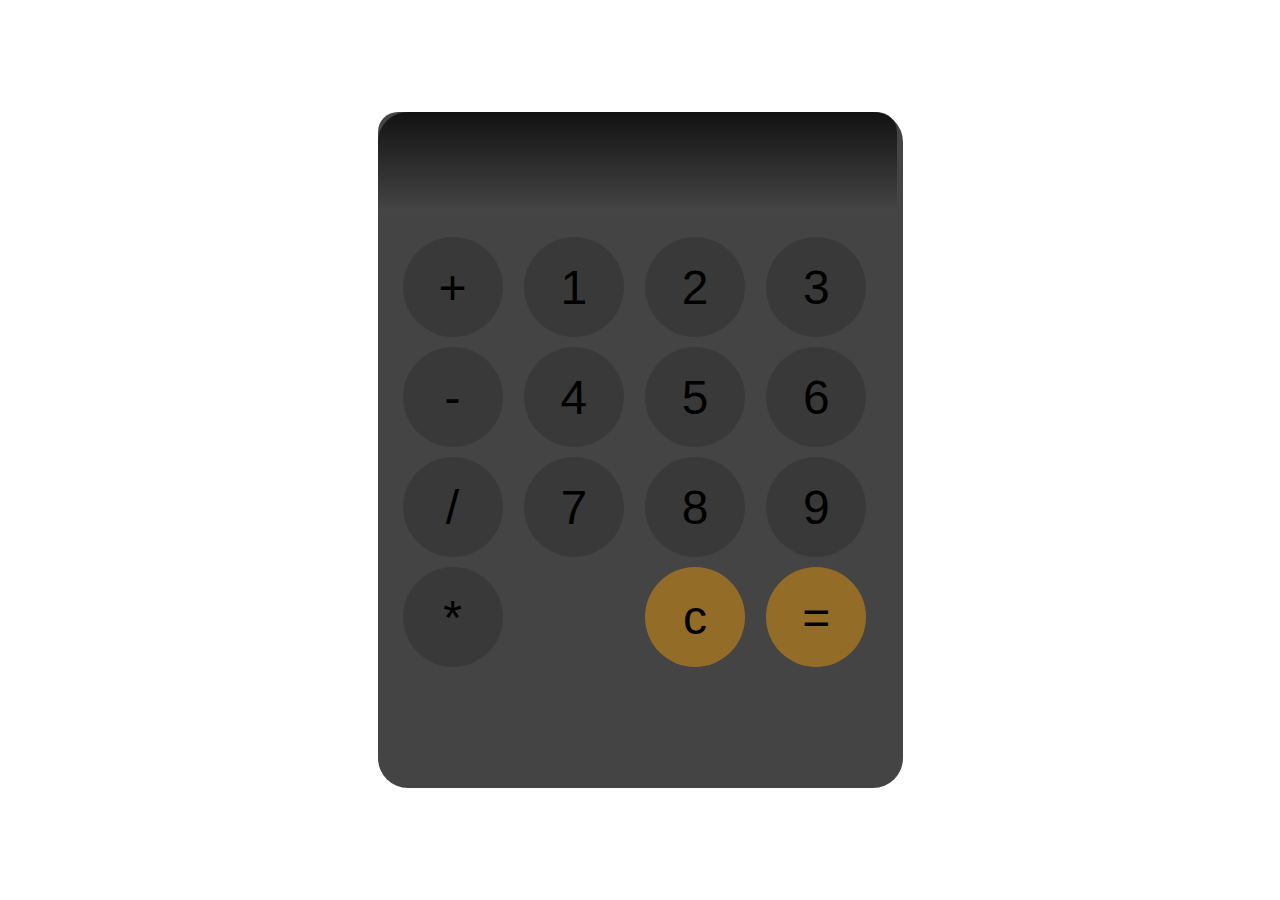
==== index.html @ 852bba12 "first commit" ====
<!DOCTYPE html>
<html lang="hu">
<head>
    <meta charset="UTF-8">
    <meta name="viewport" content="width=device-width, initial-scale=1.0">
    <title>Számológép</title>
    <link rel="stylesheet" href="style.css">
    <script src="main.js"></script>
</head>
<body>
    <div id="calculator">
        <div id="display"></div>
        
        <div id="keys">
            <button onclick="apendToDisplay('+')">+</button>
            <button onclick="apendToDisplay('1')">1</button>
            <button onclick="apendToDisplay('2')">2</button>
            <button onclick="apendToDisplay('3')">3</button>
            <button onclick="apendToDisplay('-')">-</button>
            <button onclick="apendToDisplay('4')">4</button>
            <button onclick="apendToDisplay('5')">5</button>
            <button onclick="apendToDisplay('6')">6</button>
            <button onclick="apendToDisplay('/')">/</button>
            <button onclick="apendToDisplay('7')">7</button>
            <button onclick="apendToDisplay('8')">8</button>
            <button onclick="apendToDisplay('9')">9</button>
            <button onclick="apendToDisplay('*')">*</button>
            <p class="space"></p>
            <button onclick="torol()" class="btn operator">c</button>
            <button onclick="resoult()" class="btn operator">=</button>
        </div>
    </div>
</body>
</html>
---- style.css ----
:root{
    --size: 100px;
    --border-radius: 100px;
    --font-size: 3rem;
    --calculator-bg-color: rgba(0, 0, 0, 0.733);
    --calculator-width: 525px;

    --btn-color-hover: rgba(0, 0, 0, 0.335);
    --btn-color: rgba(0, 0, 0, 0.15);
    --btn-color-action: rgba(0, 0, 0, 0.466);

    --operator-color: hsla(39, 100%, 50%, 0.422);
    --operator-color-hover: hsla(39, 100%, 50%, 0.607);
    --operator-color-action: hsla(39, 100%, 50%, 0.307);
}

button{
    width: var(--size);
    height: var(--size);
    border-radius: var(--border-radius);
    font-size: var(--font-size);
    border: none;
    background-color: var(--btn-color);
    &:hover{
        background-color: var(--btn-color-hover);
    }
    &:active{
        background-color: var(--btn-color-action);
    }
}

.operator{
    background-color: var(--operator-color);
    &:hover{
        background-color: var(--operator-color-hover);
    }
    &:active{
        background-color: var(--operator-color-action);
    }
}

.space{
    width: var(--size);
    height: var(--size);
    border-radius: var(--border-radius);
    font-size: var(--font-size);
    border: none;
}

#keys{
    display: grid;
    grid-template-columns: repeat(4, 1fr);
    gap: 10px;
    padding: 25px;
}


#calculator{
    width: var(--calculator-width);
    background-color: var(--calculator-bg-color);
    border-radius: 30px;
    justify-content: center;
    align-items: center;
    text-align: center;
    
}


#display{
    width: 99%;
    height: 100px;
    color: white;
    font-size: 2rem;
    border-top-left-radius: 20px;
    border-top-right-radius: 20px;
    background: rgb(0,0,0);
    background: linear-gradient(180deg, rgba(0,0,0,0.733) 0%, rgb(69, 69, 69) 100%);
    border: none;
    cursor: not-allowed; 

}
#display:focus{
    border: none;
    outline: none;
    outline-width: 0;
}

body{
    margin: 0;
    display: flex;
    text-align: center;
    justify-content: center;
    align-items: center;
    height: 100vh;
}
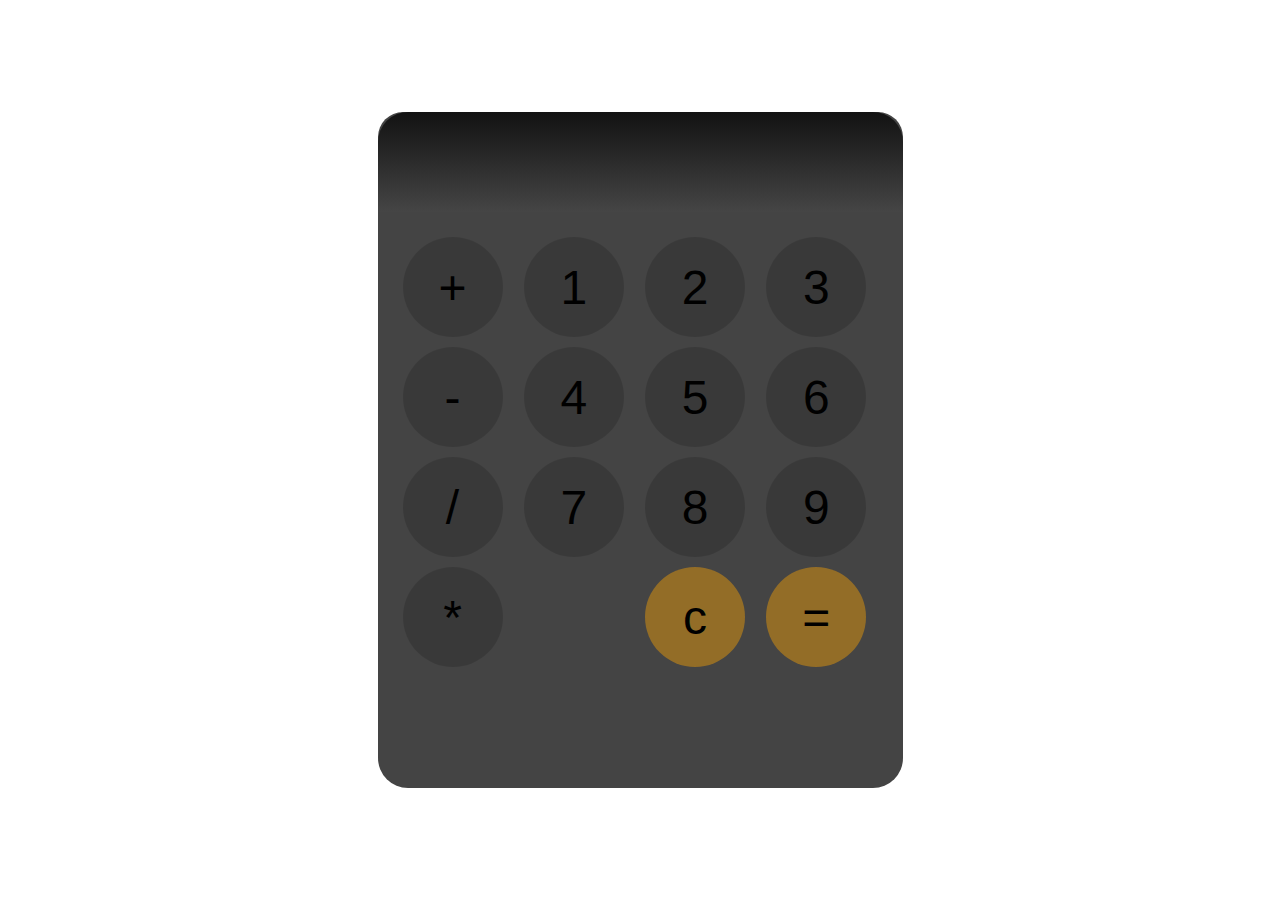
==== commit e2756720: "test" ====
--- a/index.html
+++ b/index.html
@@ -7,7 +7,8 @@
     <link rel="stylesheet" href="style.css">
     <script src="main.js"></script>
 </head>
-<body>
+<body id="bd">
+    <script src="main.js"></script>
     <div id="calculator">
         <div id="display"></div>
         
--- a/style.css
+++ b/style.css
@@ -62,21 +62,24 @@
     justify-content: center;
     align-items: center;
     text-align: center;
+    font-family: Arial, Helvetica, sans-serif;
     
 }
 
 
 #display{
-    width: 99%;
+    width: 100%;
     height: 100px;
     color: white;
-    font-size: 2rem;
-    border-top-left-radius: 20px;
-    border-top-right-radius: 20px;
+    font-size: 3rem;
+    justify-content: center;
+    align-items: center;
+    text-align: center;
+    border-top-left-radius: 25px;
+    border-top-right-radius: 25px;
     background: rgb(0,0,0);
     background: linear-gradient(180deg, rgba(0,0,0,0.733) 0%, rgb(69, 69, 69) 100%);
     border: none;
-    cursor: not-allowed; 
 
 }
 #display:focus{
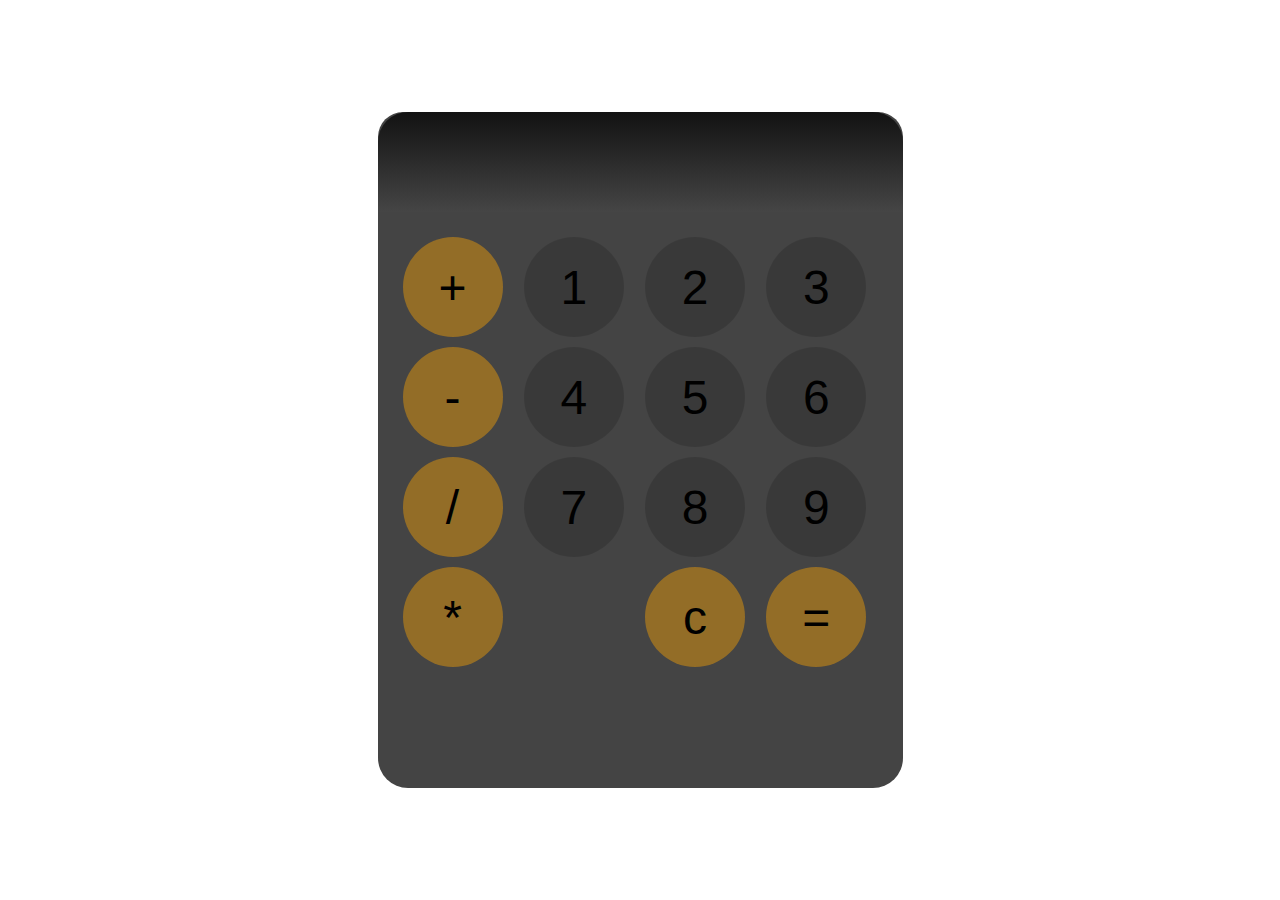
==== commit 2da1c95c: "operator" ====
--- a/index.html
+++ b/index.html
@@ -13,22 +13,22 @@
         <div id="display"></div>
         
         <div id="keys">
-            <button onclick="apendToDisplay('+')">+</button>
+            <button onclick="apendToDisplay('+')" class="operator">+</button>
             <button onclick="apendToDisplay('1')">1</button>
             <button onclick="apendToDisplay('2')">2</button>
             <button onclick="apendToDisplay('3')">3</button>
-            <button onclick="apendToDisplay('-')">-</button>
+            <button onclick="apendToDisplay('-')" class="operator">-</button>
             <button onclick="apendToDisplay('4')">4</button>
             <button onclick="apendToDisplay('5')">5</button>
             <button onclick="apendToDisplay('6')">6</button>
-            <button onclick="apendToDisplay('/')">/</button>
+            <button onclick="apendToDisplay('/')" class="operator">/</button>
             <button onclick="apendToDisplay('7')">7</button>
             <button onclick="apendToDisplay('8')">8</button>
             <button onclick="apendToDisplay('9')">9</button>
-            <button onclick="apendToDisplay('*')">*</button>
+            <button onclick="apendToDisplay('*')" class="operator">*</button>
             <p class="space"></p>
-            <button onclick="torol()" class="btn operator">c</button>
-            <button onclick="resoult()" class="btn operator">=</button>
+            <button onclick="torol()" class="operator">c</button>
+            <button onclick="resoult()" class="operator">=</button>
         </div>
     </div>
 </body>
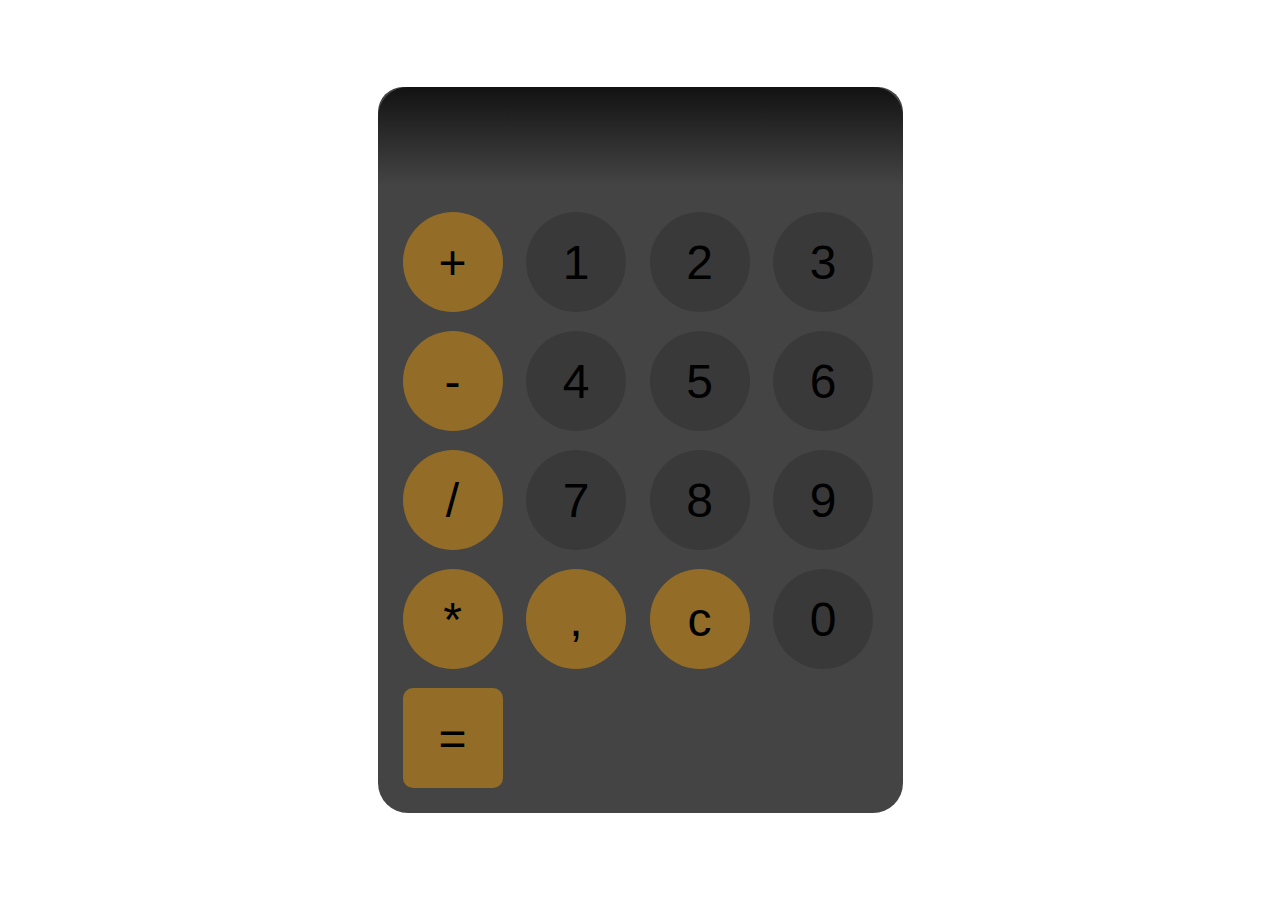
==== commit ea364187: "k" ====
--- a/index.html
+++ b/index.html
@@ -26,9 +26,13 @@
             <button onclick="apendToDisplay('8')">8</button>
             <button onclick="apendToDisplay('9')">9</button>
             <button onclick="apendToDisplay('*')" class="operator">*</button>
-            <p class="space"></p>
+
+            <button onclick="apendToDisplay('.')" class="operator">,</button>
             <button onclick="torol()" class="operator">c</button>
-            <button onclick="resoult()" class="operator">=</button>
+            <button onclick="apendToDisplay('0')">0</button>
+
+            <button onclick="resoult()" class="operator res">=</button>
+
         </div>
     </div>
 </body>
--- a/style.css
+++ b/style.css
@@ -41,7 +41,7 @@
 
 .space{
     width: var(--size);
-    height: var(--size);
+
     border-radius: var(--border-radius);
     font-size: var(--font-size);
     border: none;
@@ -50,10 +50,13 @@
 #keys{
     display: grid;
     grid-template-columns: repeat(4, 1fr);
-    gap: 10px;
+    gap: 19px;
     padding: 25px;
 }
 
+.res{
+    border-radius: 10px;
+}
 
 #calculator{
     width: var(--calculator-width);
@@ -63,6 +66,7 @@
     align-items: center;
     text-align: center;
     font-family: Arial, Helvetica, sans-serif;
+    padding: 0;
     
 }
 
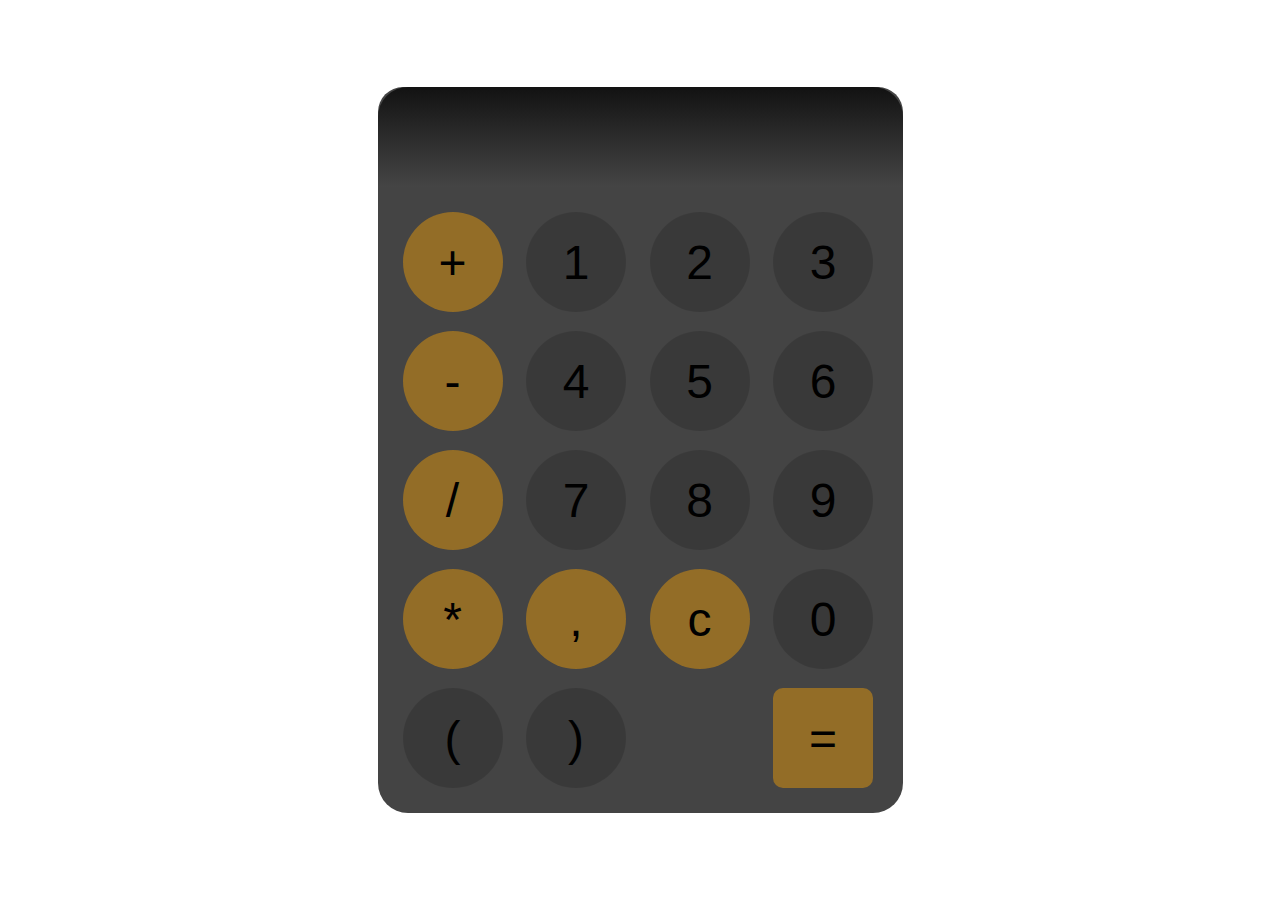
==== commit 089e6a18: "error when you try to devide by 0" ====
--- a/index.html
+++ b/index.html
@@ -31,6 +31,9 @@
             <button onclick="torol()" class="operator">c</button>
             <button onclick="apendToDisplay('0')">0</button>
 
+            <button onclick="apendToDisplay('(')">(</button>
+            <button onclick="apendToDisplay(')')">)</button>
+            <p class="space"></p>
             <button onclick="resoult()" class="operator res">=</button>
 
         </div>
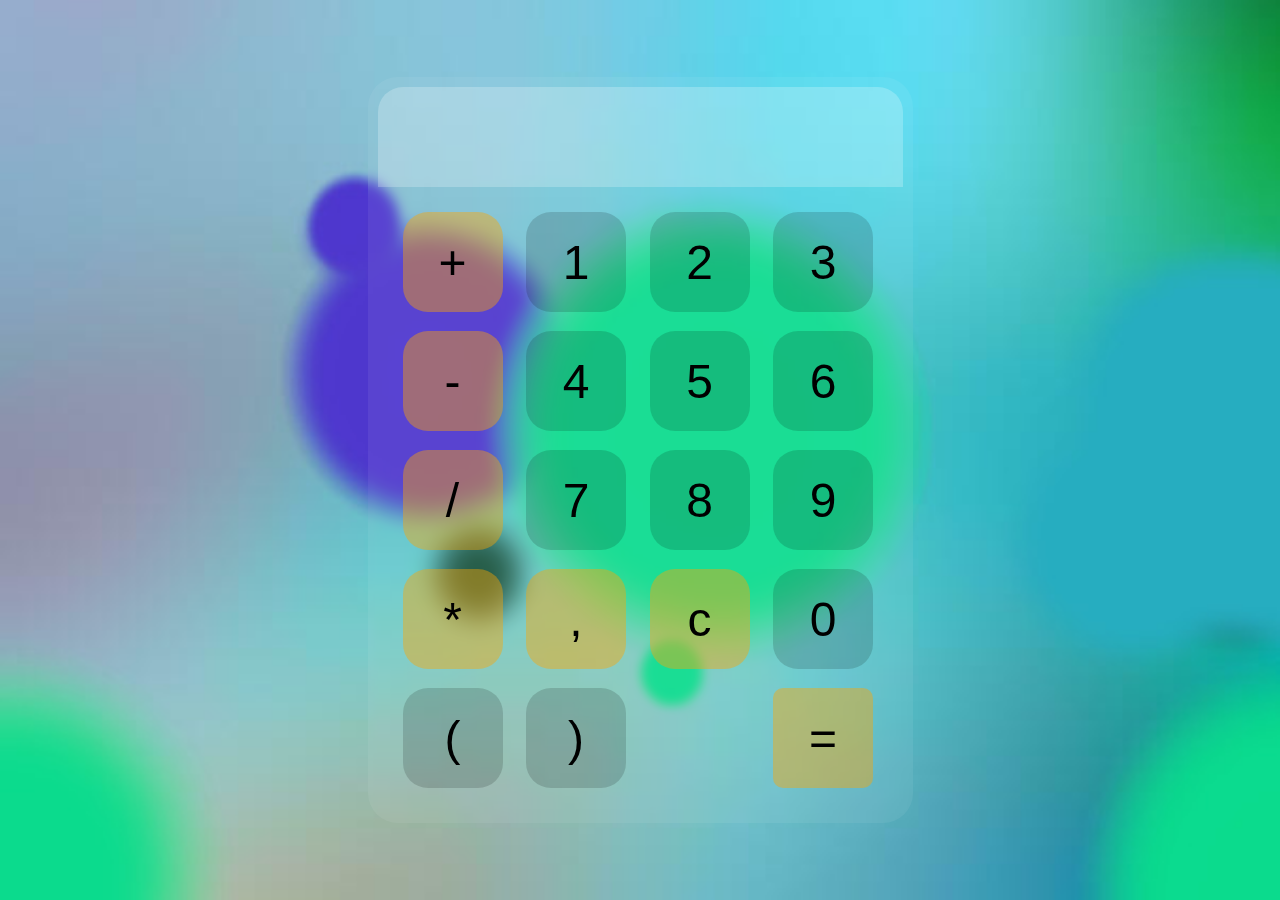
==== commit df253b99: "glass effect" ====
--- a/index.html
+++ b/index.html
@@ -9,6 +9,7 @@
 </head>
 <body id="bd">
     <script src="main.js"></script>
+    <div class="circle"></div>
     <div id="calculator">
         <div id="display"></div>
         
@@ -33,6 +34,7 @@
 
             <button onclick="apendToDisplay('(')">(</button>
             <button onclick="apendToDisplay(')')">)</button>
+            <!--<button onclick="pi()">PI</button>-->
             <p class="space"></p>
             <button onclick="resoult()" class="operator res">=</button>
 
--- a/style.css
+++ b/style.css
@@ -1,6 +1,7 @@
 :root{
     --size: 100px;
-    --border-radius: 100px;
+    --phone-size: 90px;
+    --border-radius: 25px;
     --font-size: 3rem;
     --calculator-bg-color: rgba(0, 0, 0, 0.733);
     --calculator-width: 525px;
@@ -13,6 +14,15 @@
     --operator-color-hover: hsla(39, 100%, 50%, 0.607);
     --operator-color-action: hsla(39, 100%, 50%, 0.307);
 }
+
+
+body{
+    background-image: url("background1.jpg");
+    background-size: 100% 100%;
+    background-repeat:no-repeat;
+    background-position: center;
+}
+
 
 button{
     width: var(--size);
@@ -60,13 +70,16 @@
 
 #calculator{
     width: var(--calculator-width);
-    background-color: var(--calculator-bg-color);
+    background-color: rgba(255, 255, 255, 0.064);
+    box-shadow: 10px red;
+    backdrop-filter: blur(5px);
     border-radius: 30px;
     justify-content: center;
     align-items: center;
     text-align: center;
     font-family: Arial, Helvetica, sans-serif;
-    padding: 0;
+    padding: 10px;
+
     
 }
 
@@ -74,15 +87,14 @@
 #display{
     width: 100%;
     height: 100px;
-    color: white;
+    color: black;
     font-size: 3rem;
     justify-content: center;
     align-items: center;
     text-align: center;
     border-top-left-radius: 25px;
     border-top-right-radius: 25px;
-    background: rgb(0,0,0);
-    background: linear-gradient(180deg, rgba(0,0,0,0.733) 0%, rgb(69, 69, 69) 100%);
+    background: rgba(255, 255, 255, 0.228);
     border: none;
 
 }
@@ -99,4 +111,148 @@
     justify-content: center;
     align-items: center;
     height: 100vh;
-}+}
+
+@media screen and (max-width: 600px), (max-height: 730px) {
+    #calculator{
+        width: 100%;
+        height: 100%;
+    }
+    .space{
+        width: var(--phone-size);
+    
+        border-radius: var(--border-radius);
+        font-size: var(--font-size);
+        border: none;
+    }
+    
+    #keys{
+        display: grid;
+        grid-template-columns: repeat(4, 1fr);
+        gap: 10px;
+        padding: 20px;
+    }
+    button{
+        width: var(--phone-size);
+        height: var(--phone-size);
+        border-radius: var(--border-radius);
+        font-size: var(--font-size);
+        border: none;
+        background-color: var(--btn-color);
+        &:hover{
+            background-color: var(--btn-color-hover);
+        }
+        &:active{
+            background-color: var(--btn-color-action);
+        }
+    }
+    
+    .operator{
+        background-color: var(--operator-color);
+        &:hover{
+            background-color: var(--operator-color-hover);
+        }
+        &:active{
+            background-color: var(--operator-color-action);
+        }
+    }
+}
+
+
+@media screen and (max-width: 413px), (max-height: 615px) {
+    button{
+        width: 70px;
+        height: 70px;
+        border-radius: var(--border-radius);
+        font-size: var(--font-size);
+        border: none;
+        background-color: var(--btn-color);
+        &:hover{
+            background-color: var(--btn-color-hover);
+        }
+        &:active{
+            background-color: var(--btn-color-action);
+        }
+    }
+    .space{
+        width: 70px;
+    
+        border-radius: var(--border-radius);
+        font-size: var(--font-size);
+        border: none;
+    }
+}
+
+@media screen and (max-width: 333px), (max-height: 514px) {
+    button{
+        width: 60px;
+        height: 60px;
+        border-radius: var(--border-radius);
+        font-size: var(--font-size);
+        border: none;
+        background-color: var(--btn-color);
+        &:hover{
+            background-color: var(--btn-color-hover);
+        }
+        &:active{
+            background-color: var(--btn-color-action);
+        }
+    }
+    .space{
+        width: 60px;
+    
+        border-radius: var(--border-radius);
+        font-size: var(--font-size);
+        border: none;
+    }
+}
+
+
+@media screen and (max-width: 293px), (max-height: 463px) {
+    button{
+        width: 60px;
+        height: 60px;
+        border-radius: var(--border-radius);
+        font-size: var(--font-size);
+        border: none;
+        background-color: var(--btn-color);
+        &:hover{
+            background-color: var(--btn-color-hover);
+        }
+        &:active{
+            background-color: var(--btn-color-action);
+        }
+    }
+    .space{
+        width: 60px;
+    
+        border-radius: var(--border-radius);
+        font-size: var(--font-size);
+        border: none;
+    }
+}
+
+@media screen and (max-width: 290px), (max-height: 458px) {
+    button{
+        width: 50px;
+        height: 50px;
+        border-radius: var(--border-radius);
+        font-size: var(--font-size);
+        border: none;
+        background-color: var(--btn-color);
+        &:hover{
+            background-color: var(--btn-color-hover);
+        }
+        &:active{
+            background-color: var(--btn-color-action);
+        }
+    }
+    .space{
+        width: 50px;
+    
+        border-radius: var(--border-radius);
+        font-size: var(--font-size);
+        border: none;
+    }
+}
+
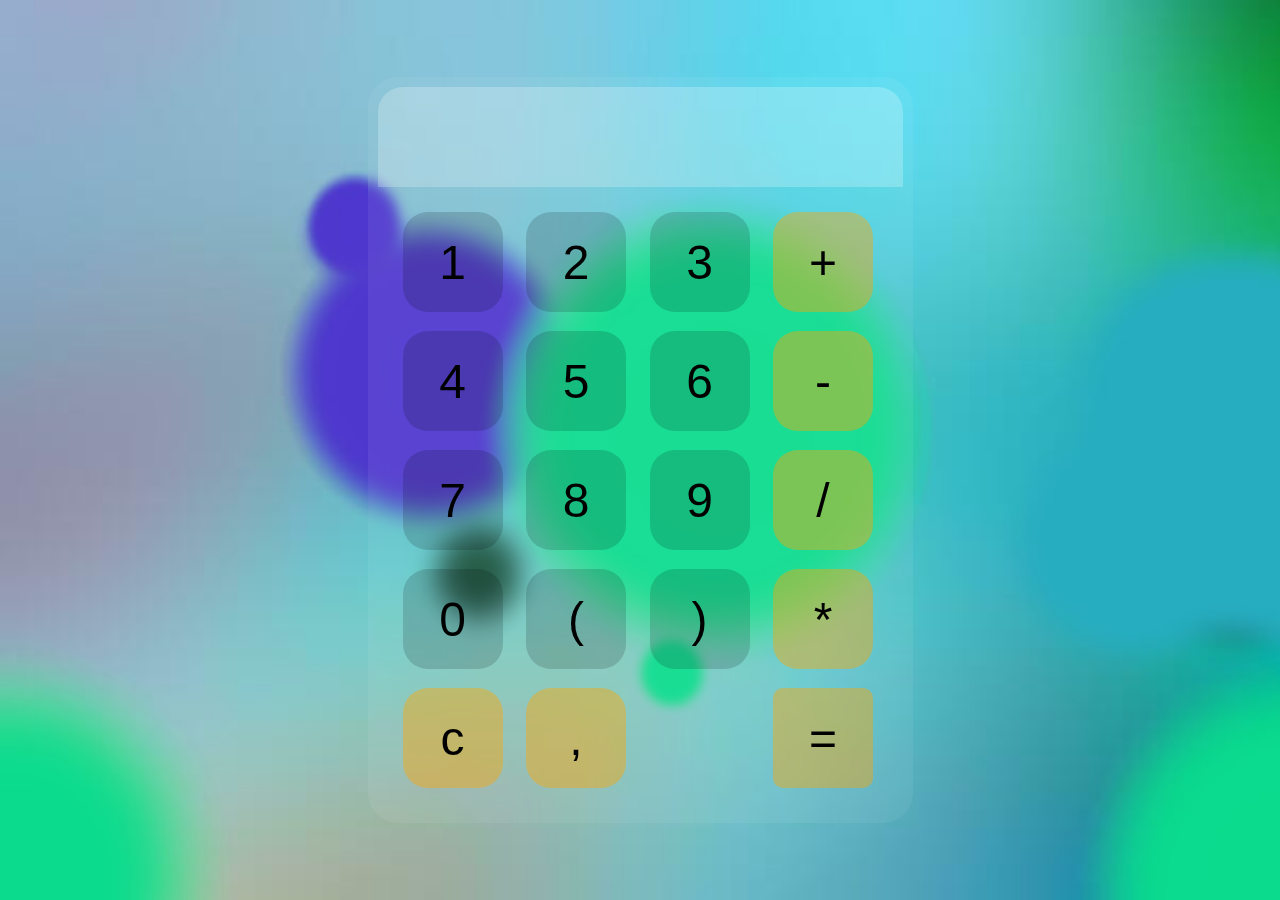
==== commit 14aa3517: "gombsorrend megváltoztatása" ====
--- a/index.html
+++ b/index.html
@@ -14,26 +14,25 @@
         <div id="display"></div>
         
         <div id="keys">
-            <button onclick="apendToDisplay('+')" class="operator">+</button>
+            
             <button onclick="apendToDisplay('1')">1</button>
             <button onclick="apendToDisplay('2')">2</button>
             <button onclick="apendToDisplay('3')">3</button>
-            <button onclick="apendToDisplay('-')" class="operator">-</button>
+            <button onclick="apendToDisplay('+')" class="operator">+</button>
             <button onclick="apendToDisplay('4')">4</button>
             <button onclick="apendToDisplay('5')">5</button>
             <button onclick="apendToDisplay('6')">6</button>
-            <button onclick="apendToDisplay('/')" class="operator">/</button>
+            <button onclick="apendToDisplay('-')" class="operator">-</button>
             <button onclick="apendToDisplay('7')">7</button>
             <button onclick="apendToDisplay('8')">8</button>
             <button onclick="apendToDisplay('9')">9</button>
-            <button onclick="apendToDisplay('*')" class="operator">*</button>
-
-            <button onclick="apendToDisplay('.')" class="operator">,</button>
-            <button onclick="torol()" class="operator">c</button>
+            <button onclick="apendToDisplay('/')" class="operator">/</button>
             <button onclick="apendToDisplay('0')">0</button>
-
             <button onclick="apendToDisplay('(')">(</button>
             <button onclick="apendToDisplay(')')">)</button>
+            <button onclick="apendToDisplay('*')" class="operator">*</button>
+            <button onclick="torol()" class="operator">c</button>
+            <button onclick="apendToDisplay('.')" class="operator">,</button>
             <!--<button onclick="pi()">PI</button>-->
             <p class="space"></p>
             <button onclick="resoult()" class="operator res">=</button>
